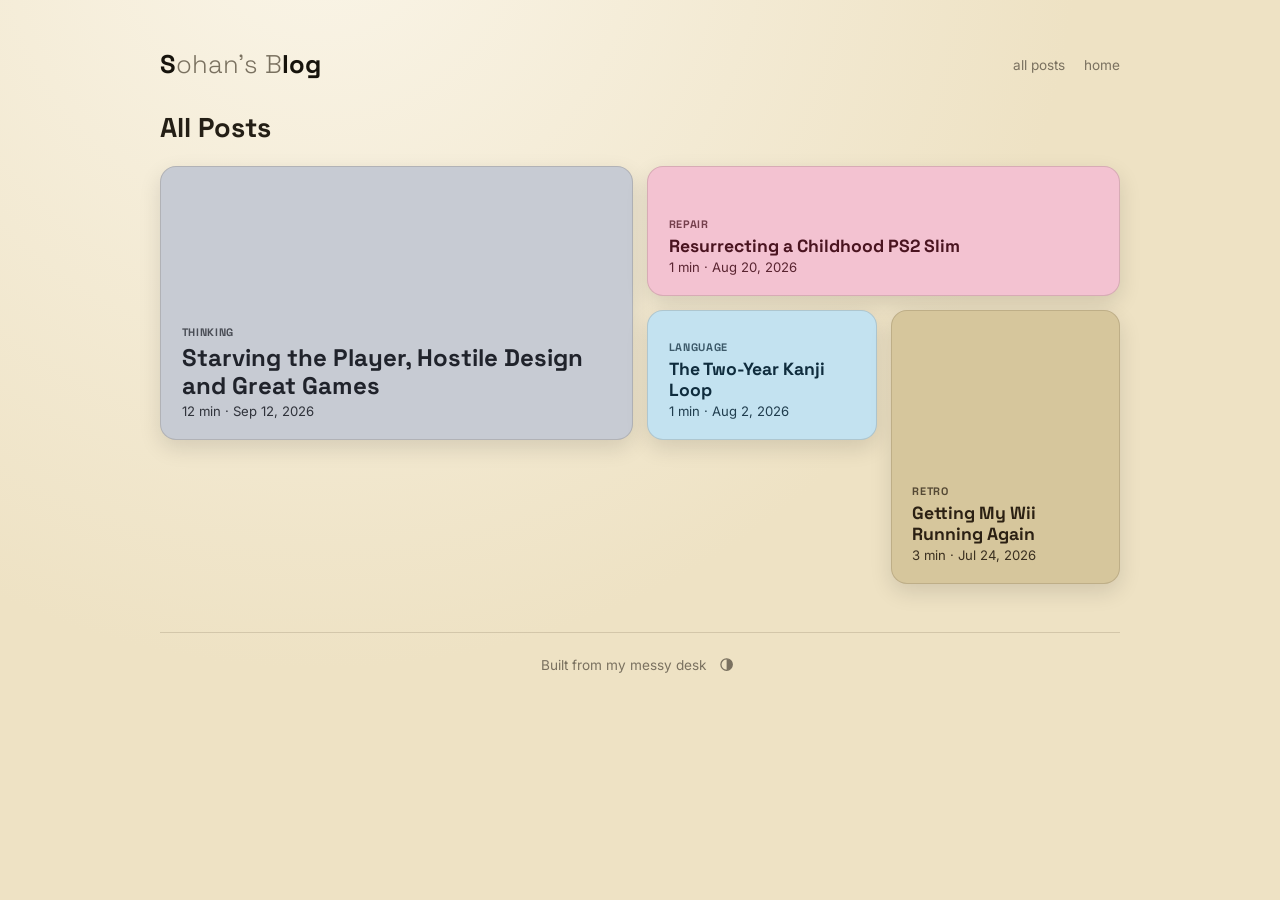
==== posts.html @ 7ab5f75b "Initial commit of built site Co-Authored-By: Claude Sonnet 5 <noreply@anthropic.com> Claude-Session:" ====
<!doctype html>
<html lang="en">
<head>
<meta charset="utf-8">
<script>try{var t=localStorage.getItem('theme');if(t==='light'||t==='dark')document.documentElement.dataset.theme=t;}catch(e){}</script>
<meta name="viewport" content="width=device-width, initial-scale=1">
<meta name="color-scheme" content="light dark">
<title>All Posts — Slog</title>
<link rel="preconnect" href="https://fonts.googleapis.com">
<link href="https://fonts.googleapis.com/css2?family=Space+Grotesk:wght@300;500;700;800&family=Inter:wght@400;500;600&family=IBM+Plex+Mono:wght@400;500&display=swap" rel="stylesheet">
<link rel="stylesheet" href="styles.css">
</head>
<body>
<div class="wrap">
  <header>
    <div class="id">
      <span class="name logo" id="site-logo"><span class="hl">S</span><span class="mid">ohan's B</span><span class="hl">log</span></span>
    </div>
    <nav class="top"><a href="posts.html">all posts</a><a href="index.html">home</a></nav>
  </header>
  
  <h1 class="page-title">All Posts</h1>
  <div class="grid">
    <a class="tile size-lg" style="background:var(--cat-thinking-bg);color:var(--cat-thinking-text)" href="posts/starving-the-player.html">
    <p class="kicker">THINKING</p>
    <h2>Starving the Player, Hostile Design and Great Games</h2>
    <p>12 min &middot; Sep 12, 2026</p>
  </a>
    <a class="tile size-md" style="background:var(--cat-repair-bg);color:var(--cat-repair-text)" href="posts/ps2-repair.html">
    <p class="kicker">REPAIR</p>
    <h2>Resurrecting a Childhood PS2 Slim</h2>
    <p>1 min &middot; Aug 20, 2026</p>
  </a>
    <a class="tile size-sm" style="background:var(--cat-language-bg);color:var(--cat-language-text)" href="posts/kanji-loop.html">
    <p class="kicker">LANGUAGE</p>
    <h2>The Two-Year Kanji Loop</h2>
    <p>1 min &middot; Aug 2, 2026</p>
  </a>
    <a class="tile size-tall" style="background:var(--cat-retro-bg);color:var(--cat-retro-text)" href="posts/wiilink.html">
    <p class="kicker">RETRO</p>
    <h2>Getting My Wii Running Again</h2>
    <p>3 min &middot; Jul 24, 2026</p>
  </a>
  </div>
  <footer>
    Built from my messy desk
    <button type="button" id="theme-toggle" class="theme-toggle" title="Toggle theme" aria-label="Toggle color theme">
      <svg viewBox="0 0 24 24" fill="none" stroke="currentColor" stroke-width="2">
        <circle cx="12" cy="12" r="9"/>
        <path d="M12 3a9 9 0 0 1 0 18z" fill="currentColor" stroke="none"/>
      </svg>
    </button>
  </footer>
</div>
<script>
(function(){
  var btn = document.getElementById('theme-toggle');
  function effective(){
    return document.documentElement.dataset.theme
      || (matchMedia('(prefers-color-scheme: light)').matches ? 'light' : 'dark');
  }
  function label(){
    btn.setAttribute('aria-label', 'Switch to ' + (effective() === 'light' ? 'dark' : 'light') + ' mode');
  }
  label();
  btn.addEventListener('click', function(){
    var next = effective() === 'light' ? 'dark' : 'light';
    document.documentElement.dataset.theme = next;
    try { localStorage.setItem('theme', next); } catch (e) {}
    label();
  });
})();
</script>
<script>
setTimeout(function(){
  var logo = document.getElementById('site-logo');
  if (logo) logo.classList.add('collapsed');
}, 2000);
</script>
</body>
</html>
---- styles.css ----
:root, :root[data-theme="dark"]{
  --bg:#0a0b10; --lime:#d7e34a; --pink:#ff5c8a; --sky:#7ec8e3; --cream:#f2f0e8;
  --card:#151821; --border:rgba(255,255,255,.08); --dim:#9aa0ae; --txt:#e8e8e4;
  --body-txt:#c7cad2; --emphasis:#ffffff; --grad-a:#171a22; --grad-b:#0a0b10;
  --shadow-a:.4; --shadow-a-strong:.5;

  /* Category tile colors: identity, not theme — but still CSS variables (not
     hex baked into the HTML) so each one can be tuned separately per theme,
     e.g. `retro` needs a different tile color in light mode or it disappears
     into a cream page background. */
  --cat-hardware-bg:#d7e34a; --cat-hardware-text:#141410;
  --cat-repair-bg:#ff5c8a;   --cat-repair-text:#2b0f18;
  --cat-language-bg:#7ec8e3; --cat-language-text:#0e2233;
  --cat-retro-bg:#f2f0e8;    --cat-retro-text:#141410;
  --cat-default-bg:#9aa0ae;  --cat-default-text:#141410;
  --cat-about-bg:#b39ddb;    --cat-about-text:#1f1533;
  --cat-thinking-bg:#9aa0ae; --cat-thinking-text:#141410;

  /* Home page bio tiles (templates.js `bioTile()`) — each gets its own
     color so the three don't read as one repeated block, distinct from
     every post category above. */
  --cat-studying-bg:#7cd9c0; --cat-studying-text:#0c2b23;
  --cat-me-bg:#ffb08a;       --cat-me-text:#3a1706;
  --cat-site-bg:#f0c14b;     --cat-site-text:#2b1d05;
}
@media (prefers-color-scheme: light){
  :root{
    --bg:#f3ecd9; --card:#e8ddc2; --border:rgba(43,31,10,.14); --dim:#7a7160; --txt:#241f16;
    --body-txt:#4a4436; --emphasis:#16130c; --grad-a:#faf5e8; --grad-b:#eee2c4;
    --shadow-a:.12; --shadow-a-strong:.18;

    /* Dark mode can run these hues near-full saturation because they're
       glowing against near-black. On a light/cream page the same intensity
       next to dark text just looks loud, so light mode is a softened pastel
       pass of the same hues (lower saturation, higher lightness) rather
       than the dark-mode values lightly tweaked. `retro`/`default` are the
       exception — they stay a bit more saturated/mid-tone on purpose, or
       they'd wash out into the (also cream) page background. */
    --cat-hardware-bg:#dde8ad; --cat-hardware-text:#242807;
    --cat-repair-bg:#f3c2d1;   --cat-repair-text:#4a1420;
    --cat-language-bg:#c3e2f0; --cat-language-text:#0f2c3d;
    --cat-retro-bg:#d6c69c;    --cat-retro-text:#2b2013;
    --cat-default-bg:#c7cbd3;  --cat-default-text:#20232b;
    --cat-about-bg:#cbb0e3;    --cat-about-text:#2a1740;
    --cat-thinking-bg:#c7cbd3; --cat-thinking-text:#20232b;
    --cat-studying-bg:#b8e2d5; --cat-studying-text:#0d2b22;
    --cat-me-bg:#f4c9a9;       --cat-me-text:#3a1706;
    --cat-site-bg:#f2dfa0;     --cat-site-text:#33260a;
  }
}
/* Manual override from the theme-toggle button (templates.js), stored in
   localStorage. Attribute selectors here outrank the plain `:root` used by
   the media query above, so this wins over the system preference whichever
   way it goes; no `data-theme` attribute at all means "follow the system". */
:root[data-theme="light"]{
  --bg:#f3ecd9; --card:#e8ddc2; --border:rgba(43,31,10,.14); --dim:#7a7160; --txt:#241f16;
  --body-txt:#4a4436; --emphasis:#16130c; --grad-a:#faf5e8; --grad-b:#eee2c4;
  --shadow-a:.12; --shadow-a-strong:.18;
  --cat-hardware-bg:#dde8ad; --cat-hardware-text:#242807;
  --cat-repair-bg:#f3c2d1;   --cat-repair-text:#4a1420;
  --cat-language-bg:#c3e2f0; --cat-language-text:#0f2c3d;
  --cat-retro-bg:#d6c69c;    --cat-retro-text:#2b2013;
  --cat-default-bg:#c7cbd3;  --cat-default-text:#20232b;
  --cat-about-bg:#cbb0e3;    --cat-about-text:#2a1740;
  --cat-thinking-bg:#c7cbd3; --cat-thinking-text:#20232b;
  --cat-studying-bg:#b8e2d5; --cat-studying-text:#0d2b22;
  --cat-me-bg:#f4c9a9;       --cat-me-text:#3a1706;
  --cat-site-bg:#f2dfa0;     --cat-site-text:#33260a;
}
*{box-sizing:border-box}
/* Flipping the theme changes a lot of variables at once (page background,
   borders, every tile color); without this everything just snaps, which
   reads as a glitch rather than a deliberate toggle. Elements below that
   already declare their own `transition` (`.tile`, `.rel`, `.theme-toggle`)
   need these properties folded into that list instead — a competing
   `transition` declaration replaces this one outright, it doesn't merge. */
*{transition:background-color .35s ease, color .35s ease, border-color .35s ease, box-shadow .35s ease}
html{background:var(--bg)}
body{
  background:radial-gradient(circle at 25% -10%, var(--grad-a), var(--grad-b) 55%);
  margin:0; min-height:100vh; font-family:'Inter',sans-serif; color:var(--txt); padding:3rem 1.6rem 5rem;
  transition:background .35s ease, color .35s ease;
}
.wrap{max-width:960px; margin:0 auto}
header{display:flex; align-items:center; justify-content:space-between; margin-bottom:2rem; flex-wrap:wrap; gap:1rem}
.id{display:flex; align-items:center; gap:.7rem}
.id .name{font-family:'Space Grotesk',sans-serif; font-weight:800; font-size:1.6rem}
/* Home page only: reads as "Sohan's Blog", but the bold letters alone
   spell "Slog" (S...log) — hence the site's actual title everywhere else. */
.id .logo{font-weight:300; color:var(--dim)}
.id .logo .hl{font-weight:800; color:var(--emphasis)}
/* Home page only (`animateLogo` in templates.js adds `.collapsed` after a
   delay): shrinking `.mid`'s max-width to 0 is what visually pulls "S" and
   "log" together into "Slog" — simpler and more robust than animating two
   separate transforms toward each other, and it degrades gracefully to a
   static "Sohan's Blog" on every page that never adds `.collapsed`. */
.id .logo .mid{
  display:inline-block; overflow:hidden; white-space:nowrap; vertical-align:bottom;
  max-width:20ch; opacity:1;
  transition:max-width 1.1s cubic-bezier(.2,.8,.3,1), opacity .9s ease, color .35s ease;
}
.id .logo.collapsed .mid{max-width:0; opacity:0}
nav.top a{color:var(--dim); text-decoration:none; font-size:.85rem; margin-left:1.2rem}
nav.top a:hover{color:var(--emphasis)}

.page-title{font-family:'Space Grotesk',sans-serif; font-size:1.7rem; margin:0 0 1.4rem}

/* Bento grid: size classes + dense auto-flow, so any number of tiles just packs itself */
.grid{
  display:grid; grid-template-columns:repeat(4,1fr); grid-auto-rows:130px; grid-auto-flow:dense; gap:14px;
}
.tile{
  border-radius:16px; padding:1.2rem 1.3rem; overflow:hidden; text-decoration:none; color:inherit;
  display:flex; flex-direction:column; justify-content:flex-end; border:1px solid var(--border);
  box-shadow:0 8px 22px rgb(0 0 0 / var(--shadow-a));
  transition:transform .2s cubic-bezier(.2,.8,.3,1), box-shadow .05s ease, background-color .35s ease, color .35s ease, border-color .35s ease;
}
.tile:hover{transform:translateY(-4px); box-shadow:0 16px 32px rgb(0 0 0 / var(--shadow-a-strong))}
.size-lg{grid-column:span 2; grid-row:span 2}
.size-md{grid-column:span 2; grid-row:span 1}
.size-sm{grid-column:span 1; grid-row:span 1}
.size-wide{grid-column:span 4; grid-row:span 1}
.size-tall{grid-column:span 1; grid-row:span 2}
.tile .kicker{font-family:'Space Grotesk',sans-serif; font-size:.68rem; font-weight:700; letter-spacing:.06em; opacity:.75; margin:0 0 .3rem}
.tile h2{font-family:'Space Grotesk',sans-serif; font-size:1.1rem; margin:0 0 .2rem; line-height:1.18}
.size-lg h2{font-size:1.5rem}
.tile p{margin:0; font-size:.82rem; opacity:.9}
.meta-tile{cursor:default}
.bio h2{font-size:.95rem}

@media (max-width:700px){
  .grid{grid-template-columns:repeat(2,1fr)}
  .size-wide{grid-column:span 2}
}

/* Post page */
.back{display:inline-flex; align-items:center; gap:.4rem; color:var(--dim); text-decoration:none; font-size:.85rem; margin-bottom:1.6rem}
.back:hover{color:var(--emphasis)}
.back svg{width:14px; height:14px}
.kicker-badge{
  display:inline-flex; align-items:center; gap:.4rem; font-family:'Space Grotesk',sans-serif; font-weight:700;
  font-size:.7rem; letter-spacing:.06em; padding:.3rem .7rem; border-radius:20px; margin-bottom:1.1rem;
}
h1{font-family:'Space Grotesk',sans-serif; font-size:clamp(1.8rem,5vw,2.4rem); line-height:1.15; margin:0 0 1rem}
.post-meta{color:var(--dim); font-size:.88rem; margin:0 0 2.4rem; display:flex; gap:1rem; flex-wrap:wrap}
article{max-width:680px}
article h2{font-family:'Space Grotesk',sans-serif; font-size:1.35rem; margin:2.4rem 0 1rem}
article p{line-height:1.75; color:var(--body-txt); margin:0 0 1.2rem; font-size:1.02rem}
article a{color:var(--lime)}
article ul, article ol{padding-left:1.4rem; margin:0 0 1.2rem; color:var(--body-txt)}
article li{margin-bottom:.4rem; line-height:1.6}
article strong{color:var(--emphasis)}
article blockquote{
  border-left:3px solid var(--lime); margin:2rem 0; padding:.3rem 0 .3rem 1.3rem; font-style:italic;
  font-size:1.1rem; color:var(--txt);
}
article pre{
  background:var(--card); border:1px solid var(--border); border-radius:10px; padding:1.1rem 1.2rem;
  overflow-x:auto; margin:1.6rem 0; box-shadow:0 6px 18px rgb(0 0 0 / var(--shadow-a));
}
article code{font-family:'IBM Plex Mono',monospace; font-size:.85rem}
article :not(pre) > code{background:var(--card); padding:.15rem .4rem; border-radius:4px}

hr.div{border:none; border-top:1px solid var(--border); margin:3rem 0 2rem}
.related h3{font-family:'Space Grotesk',sans-serif; font-size:1rem; color:var(--dim); font-weight:500; margin:0 0 1rem}
.rel-grid{display:grid; grid-template-columns:1fr 1fr 1fr; gap:12px}
.rel{
  border-radius:12px; padding:1rem 1.1rem; text-decoration:none; display:block;
  border:1px solid var(--border); box-shadow:0 6px 16px rgb(0 0 0 / var(--shadow-a));
  transition:transform .15s ease, background-color .35s ease, color .35s ease, border-color .35s ease;
}
.rel:hover{transform:translateY(-3px)}
.rel .tag{font-family:'Space Grotesk',sans-serif; font-size:.65rem; font-weight:700; letter-spacing:.05em; opacity:.75; margin:0 0 .35rem}
.rel .t{font-family:'Space Grotesk',sans-serif; font-size:.92rem; font-weight:700; line-height:1.25}

footer{
  margin-top:3rem; padding-top:1.2rem; border-top:1px solid var(--border); color:var(--dim);
  font-size:.85rem; display:flex; align-items:center; justify-content:center; gap:.5rem;
}

@media (max-width:560px){
  .rel-grid{grid-template-columns:1fr}
}

/* Tucked into the footer rather than floating over the page — a quiet
   detail you notice on the way out, not a control competing for attention.
   The contrast-disc icon is still the familiar "toggle theme" convention. */
.theme-toggle{
  display:inline-flex; align-items:center; justify-content:center; width:1.6rem; height:1.6rem;
  padding:0; margin:0; border:none; border-radius:50%; background:none; color:var(--dim); cursor:pointer;
  transition:color .15s ease, background-color .15s ease;
}
.theme-toggle:hover{color:var(--emphasis); background-color:var(--card)}
.theme-toggle svg{width:.95rem; height:.95rem}
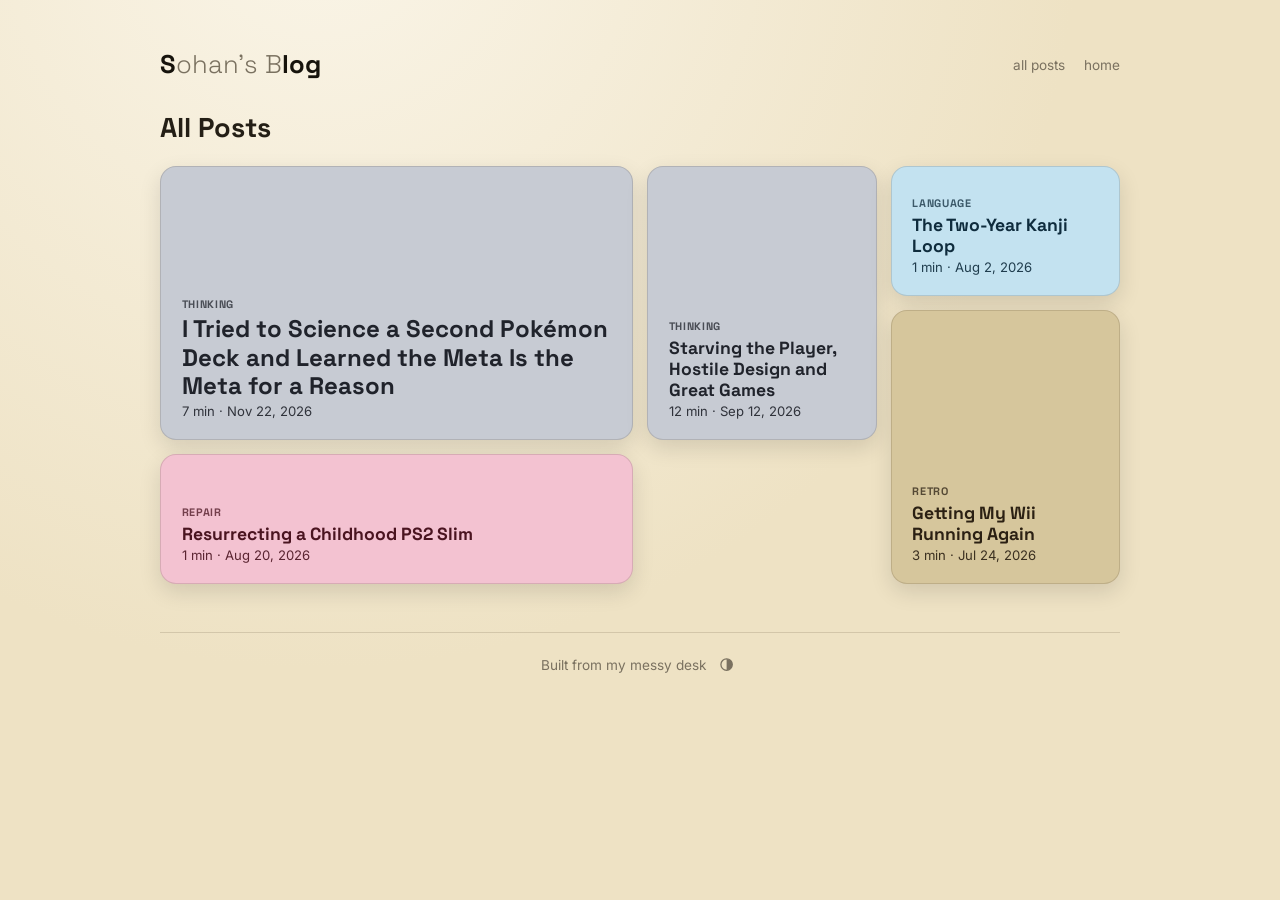
==== commit bb9ab3de: "Add post: I Tried to Science a Second Pokémon Deck Co-Authored-By: Claude Sonnet 5.5 <noreply@anthro" ====
--- a/posts.html
+++ b/posts.html
@@ -21,7 +21,12 @@
   
   <h1 class="page-title">All Posts</h1>
   <div class="grid">
-    <a class="tile size-lg" style="background:var(--cat-thinking-bg);color:var(--cat-thinking-text)" href="posts/starving-the-player.html">
+    <a class="tile size-lg" style="background:var(--cat-thinking-bg);color:var(--cat-thinking-text)" href="posts/pokemon-tcg-second-deck.html">
+    <p class="kicker">THINKING</p>
+    <h2>I Tried to Science a Second Pokémon Deck and Learned the Meta Is the Meta for a Reason</h2>
+    <p>7 min &middot; Nov 22, 2026</p>
+  </a>
+    <a class="tile size-tall" style="background:var(--cat-thinking-bg);color:var(--cat-thinking-text)" href="posts/starving-the-player.html">
     <p class="kicker">THINKING</p>
     <h2>Starving the Player, Hostile Design and Great Games</h2>
     <p>12 min &middot; Sep 12, 2026</p>
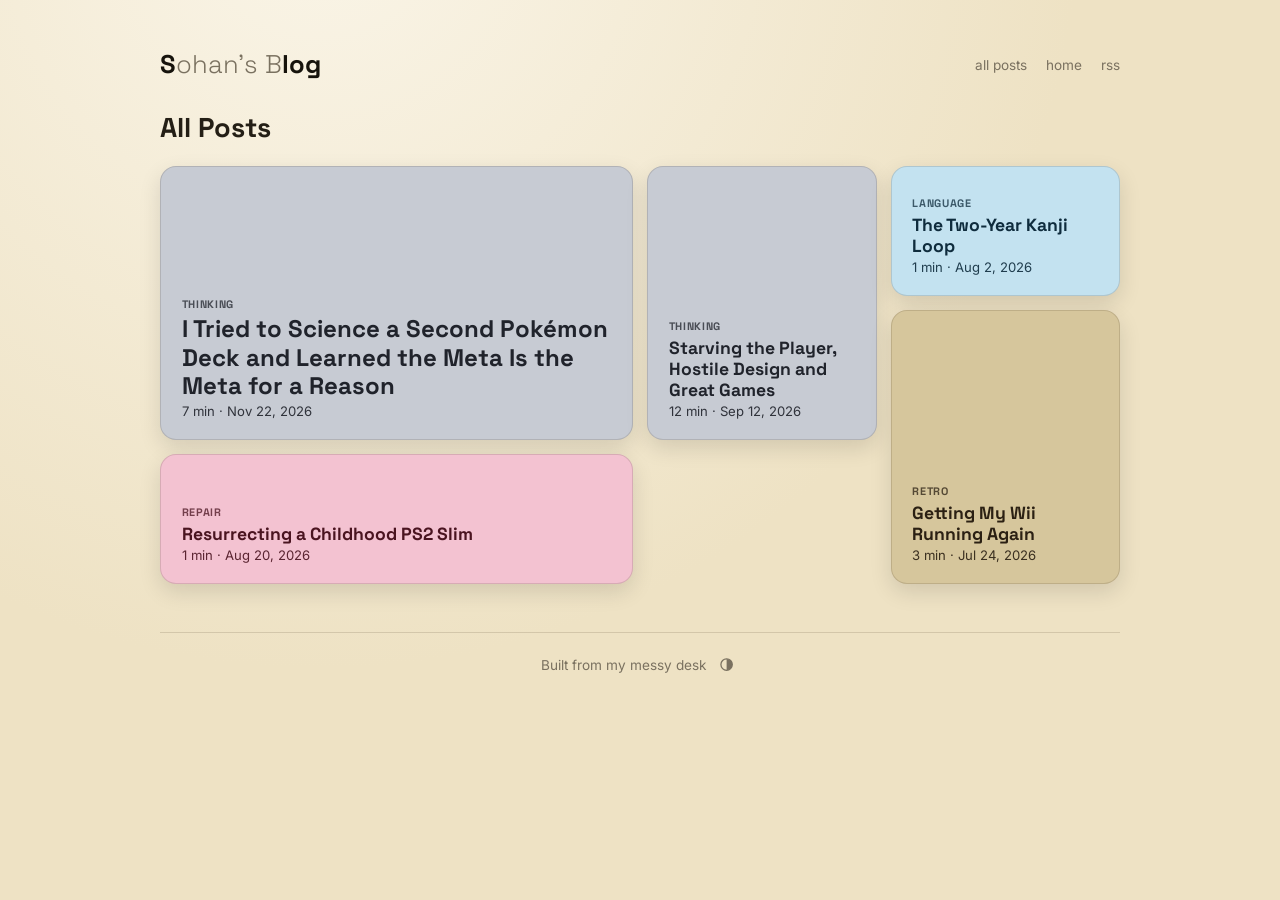
==== commit bb266116: "Add RSS feed and moderated comments - feed.xml (RSS 2.0) plus rss link in nav and feed autodiscovery" ====
--- a/posts.html
+++ b/posts.html
@@ -9,6 +9,7 @@
 <link rel="preconnect" href="https://fonts.googleapis.com">
 <link href="https://fonts.googleapis.com/css2?family=Space+Grotesk:wght@300;500;700;800&family=Inter:wght@400;500;600&family=IBM+Plex+Mono:wght@400;500&display=swap" rel="stylesheet">
 <link rel="stylesheet" href="styles.css">
+<link rel="alternate" type="application/rss+xml" title="Sohan's Blog" href="feed.xml">
 </head>
 <body>
 <div class="wrap">
@@ -16,7 +17,7 @@
     <div class="id">
       <span class="name logo" id="site-logo"><span class="hl">S</span><span class="mid">ohan's B</span><span class="hl">log</span></span>
     </div>
-    <nav class="top"><a href="posts.html">all posts</a><a href="index.html">home</a></nav>
+    <nav class="top"><a href="posts.html">all posts</a><a href="index.html">home</a><a href="feed.xml">rss</a></nav>
   </header>
   
   <h1 class="page-title">All Posts</h1>
--- a/styles.css
+++ b/styles.css
@@ -192,3 +192,28 @@
 }
 .theme-toggle:hover{color:var(--emphasis); background-color:var(--card)}
 .theme-toggle svg{width:.95rem; height:.95rem}
+
+/* Comments (templates.js commentsSection). Variables only, so both themes work. */
+.comments{max-width:680px; margin:3rem 0 0}
+.comments h3{font-family:'Space Grotesk',sans-serif; font-size:1.2rem; margin:0 0 1rem}
+.comment{background:var(--card); border:1px solid var(--border); border-radius:12px; padding:1rem 1.2rem; margin:0 0 .9rem}
+.c-head{display:flex; align-items:baseline; gap:.7rem; flex-wrap:wrap}
+.c-name{font-family:'Space Grotesk',sans-serif; color:var(--emphasis)}
+.c-meta{font-family:'IBM Plex Mono',monospace; font-size:.78rem; color:var(--dim)}
+.c-body{margin:.5rem 0 0; line-height:1.65; color:var(--body-txt); white-space:pre-wrap; overflow-wrap:anywhere}
+.c-note{color:var(--dim); font-size:.88rem; margin:.4rem 0}
+.c-form{margin-top:1.6rem; display:grid; gap:.9rem}
+.c-form label{display:grid; gap:.3rem; font-size:.88rem; color:var(--dim)}
+.c-form input, .c-form textarea{
+  font:inherit; font-size:.95rem; color:var(--txt); background:var(--card);
+  border:1px solid var(--border); border-radius:8px; padding:.55rem .7rem; width:100%;
+}
+.c-form input:focus, .c-form textarea:focus{outline:2px solid var(--dim); outline-offset:1px}
+.c-form textarea{resize:vertical; min-height:7rem}
+.c-form button{
+  justify-self:start; font:inherit; font-weight:600; cursor:pointer;
+  background:var(--emphasis); color:var(--bg); border:0; border-radius:8px; padding:.55rem 1.3rem;
+}
+.c-form button:disabled{opacity:.5; cursor:default}
+/* Honeypot: off-screen rather than display:none, since some bots skip hidden fields. */
+.c-hp{position:absolute; left:-9999px; width:1px; height:1px; overflow:hidden}
